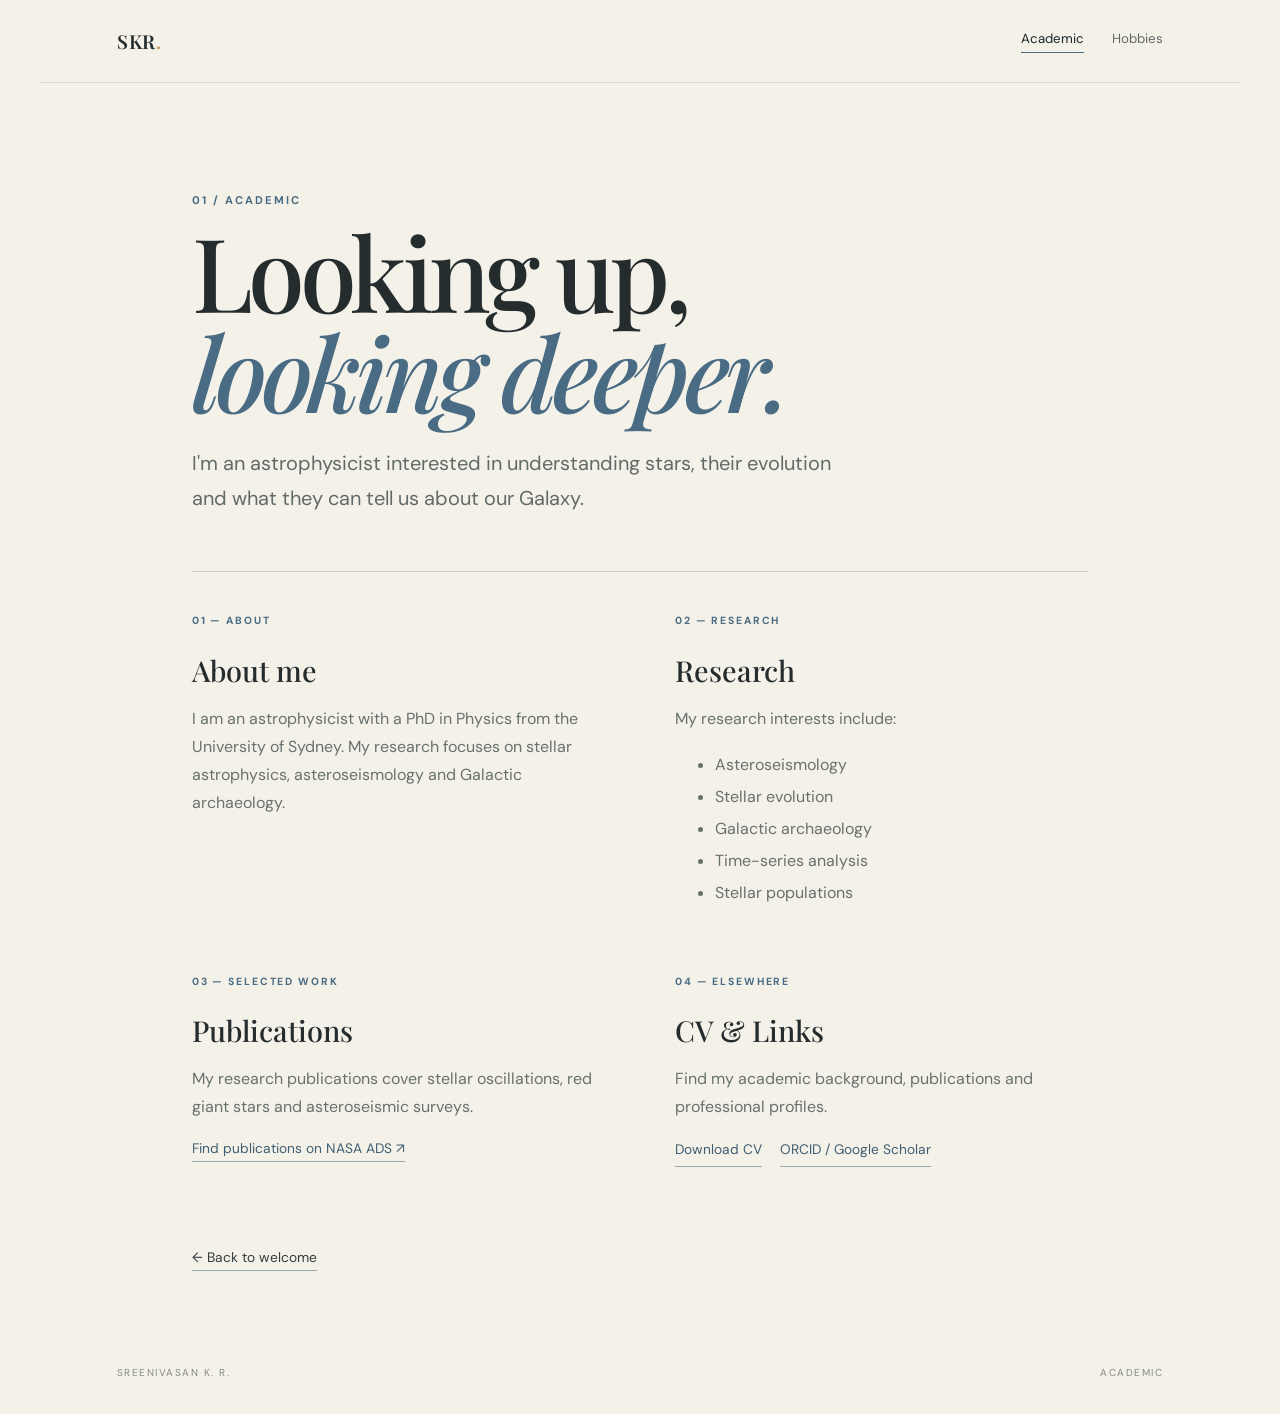
==== academic.html @ 0c0c3560 "Add files via upload" ====
<!DOCTYPE html>
<html lang="en">

<head>
    <meta charset="UTF-8">
    <meta name="viewport" content="width=device-width, initial-scale=1.0">

    <title>Academic — Sreenivasan K. R.</title>

    <link rel="preconnect" href="https://fonts.googleapis.com">
    <link rel="preconnect" href="https://fonts.gstatic.com" crossorigin>

    <link href="https://fonts.googleapis.com/css2?family=DM+Sans:wght@400;500;600;700&family=Playfair+Display:wght@500;600&display=swap" rel="stylesheet">

    <link rel="stylesheet" href="style.css">

</head>

<body class="inner-page academic-page">

    <!-- Navigation -->

    <nav class="site-nav">

        <a class="wordmark" href="index.html">SKR<span>.</span></a>

        <div>
            <a href="academic.html" aria-current="page">Academic</a>
            <a href="hobbies.html">Hobbies</a>
        </div>

    </nav>


    <main class="inner-main">

        <p class="eyebrow">01 / Academic</p>

        <h1>
            Looking up,<br>
            <em>looking deeper.</em>
        </h1>

        <p class="lead">
            I'm an astrophysicist interested in understanding
            stars, their evolution and what they can tell us
            about our Galaxy.
        </p>


        <div class="rule"></div>


        <!-- About -->

        <section class="content-grid">

            <article>

                <p class="eyebrow">01 — About</p>

                <h2>About me</h2>

                <p>
                    I am an astrophysicist with a PhD in Physics
                    from the University of Sydney.

                    My research focuses on stellar astrophysics,
                    asteroseismology and Galactic archaeology.
                </p>

            </article>


            <!-- Research -->

            <article>

                <p class="eyebrow">02 — Research</p>

                <h2>Research</h2>

                <p>
                    My research interests include:
                </p>

                <ul>
                    <li>Asteroseismology</li>
                    <li>Stellar evolution</li>
                    <li>Galactic archaeology</li>
                    <li>Time-series analysis</li>
                    <li>Stellar populations</li>
                </ul>

            </article>


            <!-- Publications -->

            <article>

                <p class="eyebrow">03 — Selected work</p>

                <h2>Publications</h2>

                <p>
                    My research publications cover stellar
                    oscillations, red giant stars and
                    asteroseismic surveys.
                </p>

                <a class="text-link"
                   href="https://ui.adsabs.harvard.edu/"
                   target="_blank">
                    Find publications on NASA ADS ↗
                </a>

            </article>


            <!-- CV -->

            <article>

                <p class="eyebrow">04 — Elsewhere</p>

                <h2>CV & Links</h2>

                <p>
                    Find my academic background,
                    publications and professional profiles.
                </p>

                <p class="link-row">

                    <a class="text-link" href="#">
                        Download CV
                    </a>

                    <a class="text-link" href="#">
                        ORCID / Google Scholar
                    </a>

                </p>

            </article>

        </section>


        <a class="back-link" href="index.html">
            ← Back to welcome
        </a>

    </main>


    <footer class="inner-footer">

        SREENIVASAN K. R.

        <span>ACADEMIC</span>

    </footer>

</body>
</html>
---- style.css ----
/* =================================
   GENERAL SETTINGS
================================= */

* {
    box-sizing: border-box;
}

:root {
    --ink: #f5f3ee;
    --muted: rgba(245,243,238,.68);

    --serif: "Playfair Display", Georgia, serif;
    --sans: "DM Sans", Arial, sans-serif;
}

html {
    min-height: 100%;
}

body {
    margin: 0;
    font-family: var(--sans);
}

a {
    color: inherit;
}


/* =================================
   WELCOME PAGE
================================= */

.landing {
    min-height: 100vh;
    color: var(--ink);
    background: #111a25;
}

.welcome {
    max-width: 1500px;
    min-height: 100vh;
    margin: auto;
    padding: clamp(28px,5vw,72px);

    display: flex;
    flex-direction: column;
}


/* Welcome heading */

.welcome-heading {
    text-align: center;
    padding: 10px 0 34px;
}

.eyebrow {
    margin: 0 0 14px;

    font-size: .7rem;
    font-weight: 700;
    letter-spacing: .18em;
    text-transform: uppercase;
}

.welcome-heading .eyebrow {
    color: #c4a77d;
}

.welcome-heading h1 {
    margin: 0;

    font: 600 clamp(2.7rem,6vw,5.2rem)/1.05 var(--serif);

    letter-spacing: -.04em;
}

.welcome-heading h1 span {
    color: #c99f69;
}

.intro {
    margin: 16px 0 0;

    color: var(--muted);

    font-size: clamp(.95rem,1.5vw,1.1rem);
}


/* =================================
   ACADEMIC AND HOBBIES PANELS
================================= */

.choices {
    flex: 1;

    display: grid;
    grid-template-columns: 1fr 1fr;

    min-height: 470px;

    gap: 14px;
}

.choice {
    position: relative;
    isolation: isolate;
    overflow: hidden;

    display: flex;
    flex-direction: column;
    justify-content: space-between;

    min-height: 440px;

    padding: clamp(25px,4vw,54px);

    text-decoration: none;

    border: 1px solid rgba(255,255,255,.14);

    transition: transform .35s ease,
                border-color .35s ease;
}

.choice:hover {
    transform: translateY(-5px);

    border-color: rgba(255,255,255,.5);
}


/* Academic background */

.academic-choice {

    background:
        radial-gradient(
            ellipse at 78% 28%,
            rgba(86,125,157,.42),
            transparent 35%
        ),
        linear-gradient(
            135deg,
            #182d43,
            #101b2a 75%
        );

}


/* Hobbies background */

.hobbies-choice {

    background:
        radial-gradient(
            ellipse at 80% 15%,
            rgba(230,177,112,.36),
            transparent 34%
        ),
        linear-gradient(
            135deg,
            #45534c,
            #253a37 70%,
            #1a2c2d
        );

}


/* Panel headings */

.choice-top {

    display: flex;
    justify-content: space-between;

    color: rgba(255,255,255,.62);

    font-size: .78rem;
    letter-spacing: .1em;

}

.choice-arrow {
    font-size: 1.5rem;
    transition: transform .3s;
}

.choice:hover .choice-arrow {
    transform: translate(4px,-4px);
}


/* Panel text */

.choice-copy {
    position: relative;
    z-index: 2;

    max-width: 440px;
}

.choice-copy .eyebrow {
    color: rgba(255,255,255,.66);
}

.choice-copy h2 {

    margin: 0 0 14px;

    font: 500 clamp(2.6rem,5vw,4.5rem)/1 var(--serif);

    letter-spacing: -.035em;

}

.choice-copy > p:not(.eyebrow) {

    max-width: 340px;

    color: rgba(255,255,255,.75);

    line-height: 1.7;

}


/* Explore link */

.explore {

    display: inline-block;

    margin-top: 22px;

    padding-bottom: 7px;

    border-bottom: 1px solid rgba(255,255,255,.55);

    font-size: .85rem;
    font-weight: 600;

}

.explore span {
    margin-left: 12px;
}


/* Decorative elements */

.orbit {

    position: absolute;
    z-index: -1;

    border: 1px solid rgba(207,222,235,.16);

    border-radius: 50%;

    width: 360px;
    height: 360px;

    right: -90px;
    top: 15%;

    transform: rotate(-25deg) scaleY(.45);

}

.orbit-two {

    width: 500px;
    height: 500px;

    right: -160px;
    top: 4%;

}

.sun {

    position: absolute;
    z-index: -1;

    width: 310px;
    height: 310px;

    border-radius: 50%;

    right: -65px;
    top: 12%;

    background:
        radial-gradient(
            circle at 35% 35%,
            rgba(255,226,179,.55),
            rgba(213,155,98,.12) 55%,
            transparent 70%
        );

    filter: blur(1px);

}


/* =================================
   FOOTER
================================= */

.landing-footer {

    display: flex;
    justify-content: space-between;

    gap: 20px;

    padding-top: 25px;

    color: rgba(255,255,255,.42);

    font-size: .62rem;
    letter-spacing: .15em;

}


/* =================================
   INNER PAGES
================================= */

.inner-page {

    min-height: 100vh;

    color: #252c2e;

    background: #f4f1e9;

}

.academic-page {
    --accent: #496b83;
}

.hobbies-page {

    --accent: #8a7657;

    background: #f2eee5;

}


/* Navigation */

.site-nav {

    max-width: 1200px;

    margin: auto;

    padding: 28px 6vw;

    display: flex;
    justify-content: space-between;
    align-items: center;

    border-bottom: 1px solid rgba(37,44,46,.13);

}

.wordmark {

    font: 600 1.2rem var(--serif);

    text-decoration: none;

    letter-spacing: .04em;

}

.wordmark span {
    color: #c99f69;
}

.site-nav div {

    display: flex;

    gap: 28px;

}

.site-nav div a {

    font-size: .83rem;

    text-decoration: none;

    color: #626a68;

}

.site-nav div a[aria-current="page"] {

    color: #1d292d;

    border-bottom: 1px solid var(--accent);

    padding-bottom: 5px;

}


/* =================================
   MAIN CONTENT
================================= */

.inner-main {

    max-width: 1050px;

    margin: auto;

    padding: clamp(55px,9vw,110px) 6vw 70px;

}

.inner-main > .eyebrow {
    color: var(--accent);
}

.inner-main h1 {

    margin: 0 0 24px;

    font: 500 clamp(3.4rem,8vw,6.5rem)/.98 var(--serif);

    letter-spacing: -.05em;

}

.inner-main h1 em {

    color: var(--accent);

    font-weight: 500;

}

.lead {

    max-width: 650px;

    color: #626a68;

    font-size: clamp(1.05rem,2vw,1.25rem);

    line-height: 1.75;

}

.rule {

    height: 1px;

    background: rgba(37,44,46,.16);

    margin: 55px 0 42px;

}


/* =================================
   ACADEMIC CONTENT
================================= */

.content-grid {

    display: grid;

    grid-template-columns: 1fr 1fr;

    gap: 50px 70px;

}

.content-grid article > .eyebrow {

    color: var(--accent);

    font-size: .65rem;

}

.content-grid h2 {

    margin-bottom: 12px;

    font: 500 1.8rem var(--serif);

}

.content-grid article p:not(.eyebrow) {

    color: #69716e;

    line-height: 1.75;

}

.content-grid ul {

    color: #69716e;

    line-height: 2;

}


/* Links */

.text-link {

    display: inline-block;

    color: #405f73;

    text-decoration: none;

    border-bottom: 1px solid #9aa9ae;

    padding-bottom: 4px;

    font-size: .86rem;

}

.link-row {

    display: flex;

    flex-wrap: wrap;

    gap: 18px;

}

.back-link {

    display: inline-block;

    margin-top: 65px;

    color: #333d3d;

    text-decoration: none;

    border-bottom: 1px solid #9aa9ae;

    padding-bottom: 4px;

    font-size: .86rem;

}


/* =================================
   HOBBIES CONTENT
================================= */

.hobby-grid {

    display: grid;

    grid-template-columns: 1fr 1fr;

    gap: 14px;

}

.hobby-card {

    min-height: 220px;

    padding: 28px;

    display: flex;
    flex-direction: column;
    align-items: flex-start;
    justify-content: flex-end;

    background: #e6e1d6;

}

.hobby-card:nth-child(2) {
    background: #dce3dc;
}

.hobby-card:nth-child(3) {
    background: #e6ddd2;
}

.hobby-card:nth-child(4) {
    background: #dfe2e1;
}

.hobby-card > span {

    margin-bottom: auto;

    color: #8b8c7f;

    font-size: .72rem;

    letter-spacing: .12em;

}

.hobby-card h2 {

    margin-top: 28px;

    font: 500 1.8rem var(--serif);

}

.hobby-card p {

    max-width: 340px;

    margin-bottom: 0;

    color: #69716e;

    line-height: 1.75;

}

.small-note {

    margin-top: 30px;

    color: #7a817b;

    font-size: .88rem;

}


/* =================================
   INNER PAGE FOOTER
================================= */

.inner-footer {

    max-width: 1200px;

    margin: auto;

    padding: 25px 6vw 35px;

    display: flex;
    justify-content: space-between;

    color: #858b84;

    font-size: .63rem;

    letter-spacing: .15em;

}


/* =================================
   MOBILE RESPONSIVENESS
================================= */

@media (max-width: 700px) {

    .welcome {
        padding: 34px 18px 22px;
    }

    .welcome-heading {
        padding-bottom: 25px;
    }

    .choices {

        grid-template-columns: 1fr;

        min-height: auto;

    }

    .choice {

        min-height: 340px;

        padding: 26px;

    }

    .landing-footer {
        font-size: .52rem;
    }

    .content-grid,
    .hobby-grid {

        grid-template-columns: 1fr;

        gap: 30px;

    }

    .inner-main {
        padding-top: 65px;
    }

    .site-nav {
        padding: 22px 6vw;
    }

    .site-nav div {
        gap: 16px;
    }

    .inner-footer {
        font-size: .52rem;
    }

}
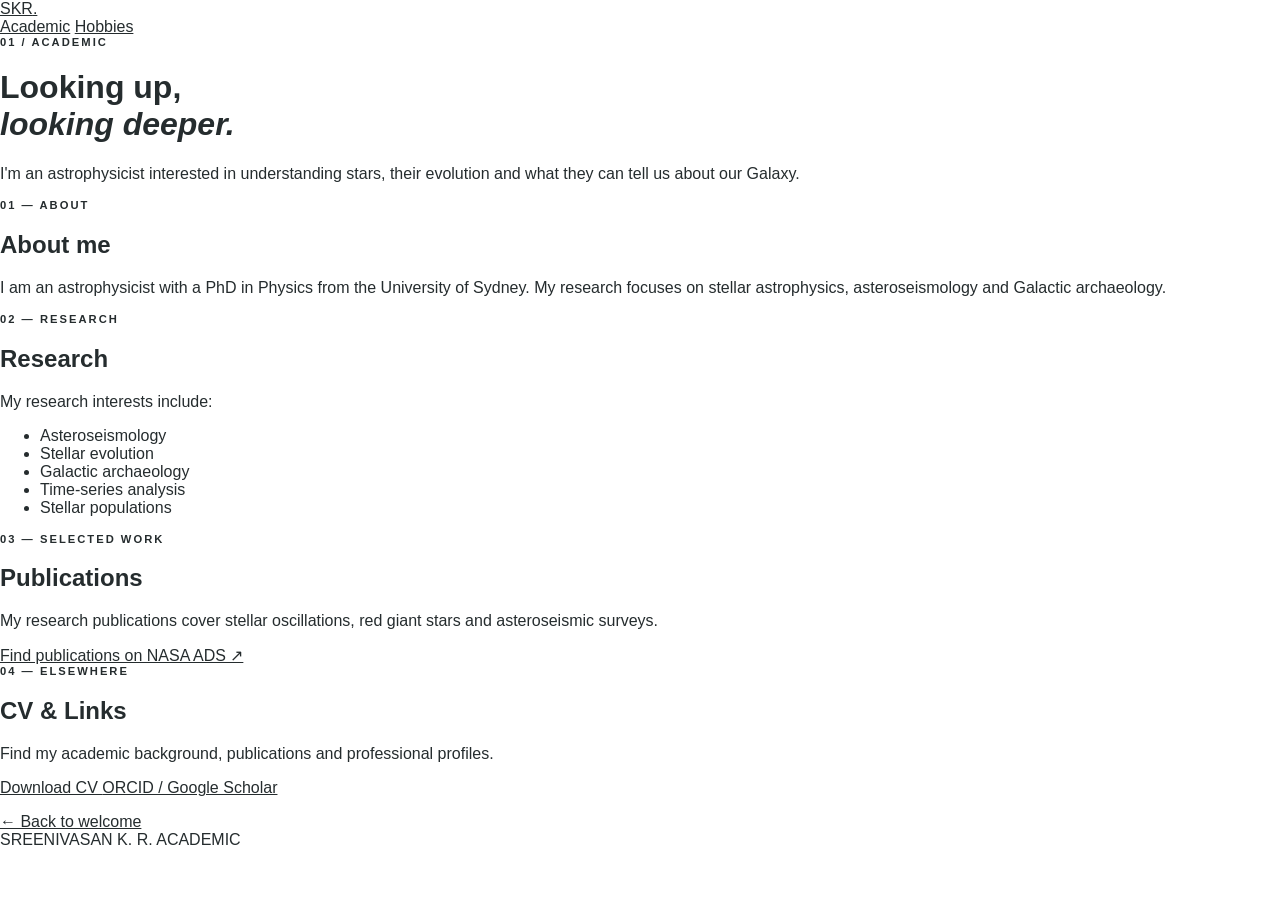
==== commit 12a53cef: "Update academic.html" ====
--- a/academic.html
+++ b/academic.html
@@ -10,7 +10,7 @@
     <link rel="preconnect" href="https://fonts.googleapis.com">
     <link rel="preconnect" href="https://fonts.gstatic.com" crossorigin>
 
-    <link href="https://fonts.googleapis.com/css2?family=DM+Sans:wght@400;500;600;700&family=Playfair+Display:wght@500;600&display=swap" rel="stylesheet">
+    <link href="https://fonts.googleapis.com/css2?family=Outfit:wght@400;500;600;700;800&display=swap" rel="stylesheet">
 
     <link rel="stylesheet" href="style.css">
 
--- a/style.css
+++ b/style.css
@@ -1,3 +1,4 @@
+```css
 /* =================================
    GENERAL SETTINGS
 ================================= */
@@ -35,7 +36,18 @@
 .landing {
     min-height: 100vh;
     color: var(--ink);
-    background: #111a25;
+
+    background-image:
+        linear-gradient(
+            rgba(0, 0, 0, 0.30),
+            rgba(0, 0, 0, 0.30)
+        ),
+        url("./webb.jpg");
+
+    background-size: cover;
+    background-position: center;
+    background-repeat: no-repeat;
+    background-attachment: fixed;
 }
 
 .welcome {
@@ -133,191 +145,106 @@
 }
 
 
-/* Academic background */
+/* =================================
+   ACADEMIC BACKGROUND
+================================= */
 
 .academic-choice {
 
-    background:
-        radial-gradient(
-            ellipse at 78% 28%,
-            rgba(86,125,157,.42),
-            transparent 35%
+    background-image:
+        linear-gradient(
+            rgba(0, 0, 0, 0.25),
+            rgba(0, 0, 0, 0.45)
         ),
+        url("./milkyway.jpeg");
+
+    background-size: cover;
+    background-position: center;
+    background-repeat: no-repeat;
+
+}
+
+
+/* Academic heading */
+
+.academic-title {
+
+    position: absolute;
+
+    top: 35px;
+    left: 40px;
+
+    margin: 0;
+
+    font-family: var(--serif);
+    font-size: 2.5rem;
+    font-weight: 500;
+
+    color: white;
+
+    z-index: 2;
+
+}
+
+
+/* Remove decorative orbits */
+
+.academic-choice .orbit {
+    display: none;
+}
+
+
+/* =================================
+   HOBBIES BACKGROUND
+================================= */
+
+.hobbies-choice {
+
+    background-image:
         linear-gradient(
-            135deg,
-            #182d43,
-            #101b2a 75%
-        );
-
-}
-
-
-/* Hobbies background */
-
-.hobbies-choice {
-
-    background:
-        radial-gradient(
-            ellipse at 80% 15%,
-            rgba(230,177,112,.36),
-            transparent 34%
+            rgba(0, 0, 0, 0.15),
+            rgba(0, 0, 0, 0.25)
         ),
-        linear-gradient(
-            135deg,
-            #45534c,
-            #253a37 70%,
-            #1a2c2d
-        );
-
-}
-
-
-/* Panel headings */
-
-.choice-top {
+        url("./3capes.jpeg");
+
+    background-size: cover;
+    background-position: center;
+    background-repeat: no-repeat;
+
+}
+
+
+/* Hobbies heading */
+
+.hobbies-title {
+
+    position: absolute;
+
+    top: 35px;
+    left: 40px;
+
+    margin: 0;
+
+    font-family: var(--serif);
+    font-size: 2.5rem;
+    font-weight: 500;
+
+    color: white;
+
+    z-index: 2;
+
+}
+
+
+/* =================================
+   FOOTER
+================================= */
+
+.landing-footer {
 
     display: flex;
     justify-content: space-between;
 
-    color: rgba(255,255,255,.62);
-
-    font-size: .78rem;
-    letter-spacing: .1em;
-
-}
-
-.choice-arrow {
-    font-size: 1.5rem;
-    transition: transform .3s;
-}
-
-.choice:hover .choice-arrow {
-    transform: translate(4px,-4px);
-}
-
-
-/* Panel text */
-
-.choice-copy {
-    position: relative;
-    z-index: 2;
-
-    max-width: 440px;
-}
-
-.choice-copy .eyebrow {
-    color: rgba(255,255,255,.66);
-}
-
-.choice-copy h2 {
-
-    margin: 0 0 14px;
-
-    font: 500 clamp(2.6rem,5vw,4.5rem)/1 var(--serif);
-
-    letter-spacing: -.035em;
-
-}
-
-.choice-copy > p:not(.eyebrow) {
-
-    max-width: 340px;
-
-    color: rgba(255,255,255,.75);
-
-    line-height: 1.7;
-
-}
-
-
-/* Explore link */
-
-.explore {
-
-    display: inline-block;
-
-    margin-top: 22px;
-
-    padding-bottom: 7px;
-
-    border-bottom: 1px solid rgba(255,255,255,.55);
-
-    font-size: .85rem;
-    font-weight: 600;
-
-}
-
-.explore span {
-    margin-left: 12px;
-}
-
-
-/* Decorative elements */
-
-.orbit {
-
-    position: absolute;
-    z-index: -1;
-
-    border: 1px solid rgba(207,222,235,.16);
-
-    border-radius: 50%;
-
-    width: 360px;
-    height: 360px;
-
-    right: -90px;
-    top: 15%;
-
-    transform: rotate(-25deg) scaleY(.45);
-
-}
-
-.orbit-two {
-
-    width: 500px;
-    height: 500px;
-
-    right: -160px;
-    top: 4%;
-
-}
-
-.sun {
-
-    position: absolute;
-    z-index: -1;
-
-    width: 310px;
-    height: 310px;
-
-    border-radius: 50%;
-
-    right: -65px;
-    top: 12%;
-
-    background:
-        radial-gradient(
-            circle at 35% 35%,
-            rgba(255,226,179,.55),
-            rgba(213,155,98,.12) 55%,
-            transparent 70%
-        );
-
-    filter: blur(1px);
-
-}
-
-
-/* =================================
-   FOOTER
-================================= */
-
-.landing-footer {
-
-    display: flex;
-    justify-content: space-between;
-
     gap: 20px;
 
     padding-top: 25px;
@@ -340,402 +267,4 @@
 
     color: #252c2e;
 
-    background: #f4f1e9;
-
-}
-
-.academic-page {
-    --accent: #496b83;
-}
-
-.hobbies-page {
-
-    --accent: #8a7657;
-
-    background: #f2eee5;
-
-}
-
-
-/* Navigation */
-
-.site-nav {
-
-    max-width: 1200px;
-
-    margin: auto;
-
-    padding: 28px 6vw;
-
-    display: flex;
-    justify-content: space-between;
-    align-items: center;
-
-    border-bottom: 1px solid rgba(37,44,46,.13);
-
-}
-
-.wordmark {
-
-    font: 600 1.2rem var(--serif);
-
-    text-decoration: none;
-
-    letter-spacing: .04em;
-
-}
-
-.wordmark span {
-    color: #c99f69;
-}
-
-.site-nav div {
-
-    display: flex;
-
-    gap: 28px;
-
-}
-
-.site-nav div a {
-
-    font-size: .83rem;
-
-    text-decoration: none;
-
-    color: #626a68;
-
-}
-
-.site-nav div a[aria-current="page"] {
-
-    color: #1d292d;
-
-    border-bottom: 1px solid var(--accent);
-
-    padding-bottom: 5px;
-
-}
-
-
-/* =================================
-   MAIN CONTENT
-================================= */
-
-.inner-main {
-
-    max-width: 1050px;
-
-    margin: auto;
-
-    padding: clamp(55px,9vw,110px) 6vw 70px;
-
-}
-
-.inner-main > .eyebrow {
-    color: var(--accent);
-}
-
-.inner-main h1 {
-
-    margin: 0 0 24px;
-
-    font: 500 clamp(3.4rem,8vw,6.5rem)/.98 var(--serif);
-
-    letter-spacing: -.05em;
-
-}
-
-.inner-main h1 em {
-
-    color: var(--accent);
-
-    font-weight: 500;
-
-}
-
-.lead {
-
-    max-width: 650px;
-
-    color: #626a68;
-
-    font-size: clamp(1.05rem,2vw,1.25rem);
-
-    line-height: 1.75;
-
-}
-
-.rule {
-
-    height: 1px;
-
-    background: rgba(37,44,46,.16);
-
-    margin: 55px 0 42px;
-
-}
-
-
-/* =================================
-   ACADEMIC CONTENT
-================================= */
-
-.content-grid {
-
-    display: grid;
-
-    grid-template-columns: 1fr 1fr;
-
-    gap: 50px 70px;
-
-}
-
-.content-grid article > .eyebrow {
-
-    color: var(--accent);
-
-    font-size: .65rem;
-
-}
-
-.content-grid h2 {
-
-    margin-bottom: 12px;
-
-    font: 500 1.8rem var(--serif);
-
-}
-
-.content-grid article p:not(.eyebrow) {
-
-    color: #69716e;
-
-    line-height: 1.75;
-
-}
-
-.content-grid ul {
-
-    color: #69716e;
-
-    line-height: 2;
-
-}
-
-
-/* Links */
-
-.text-link {
-
-    display: inline-block;
-
-    color: #405f73;
-
-    text-decoration: none;
-
-    border-bottom: 1px solid #9aa9ae;
-
-    padding-bottom: 4px;
-
-    font-size: .86rem;
-
-}
-
-.link-row {
-
-    display: flex;
-
-    flex-wrap: wrap;
-
-    gap: 18px;
-
-}
-
-.back-link {
-
-    display: inline-block;
-
-    margin-top: 65px;
-
-    color: #333d3d;
-
-    text-decoration: none;
-
-    border-bottom: 1px solid #9aa9ae;
-
-    padding-bottom: 4px;
-
-    font-size: .86rem;
-
-}
-
-
-/* =================================
-   HOBBIES CONTENT
-================================= */
-
-.hobby-grid {
-
-    display: grid;
-
-    grid-template-columns: 1fr 1fr;
-
-    gap: 14px;
-
-}
-
-.hobby-card {
-
-    min-height: 220px;
-
-    padding: 28px;
-
-    display: flex;
-    flex-direction: column;
-    align-items: flex-start;
-    justify-content: flex-end;
-
-    background: #e6e1d6;
-
-}
-
-.hobby-card:nth-child(2) {
-    background: #dce3dc;
-}
-
-.hobby-card:nth-child(3) {
-    background: #e6ddd2;
-}
-
-.hobby-card:nth-child(4) {
-    background: #dfe2e1;
-}
-
-.hobby-card > span {
-
-    margin-bottom: auto;
-
-    color: #8b8c7f;
-
-    font-size: .72rem;
-
-    letter-spacing: .12em;
-
-}
-
-.hobby-card h2 {
-
-    margin-top: 28px;
-
-    font: 500 1.8rem var(--serif);
-
-}
-
-.hobby-card p {
-
-    max-width: 340px;
-
-    margin-bottom: 0;
-
-    color: #69716e;
-
-    line-height: 1.75;
-
-}
-
-.small-note {
-
-    margin-top: 30px;
-
-    color: #7a817b;
-
-    font-size: .88rem;
-
-}
-
-
-/* =================================
-   INNER PAGE FOOTER
-================================= */
-
-.inner-footer {
-
-    max-width: 1200px;
-
-    margin: auto;
-
-    padding: 25px 6vw 35px;
-
-    display: flex;
-    justify-content: space-between;
-
-    color: #858b84;
-
-    font-size: .63rem;
-
-    letter-spacing: .15em;
-
-}
-
-
-/* =================================
-   MOBILE RESPONSIVENESS
-================================= */
-
-@media (max-width: 700px) {
-
-    .welcome {
-        padding: 34px 18px 22px;
-    }
-
-    .welcome-heading {
-        padding-bottom: 25px;
-    }
-
-    .choices {
-
-        grid-template-columns: 1fr;
-
-        min-height: auto;
-
-    }
-
-    .choice {
-
-        min-height: 340px;
-
-        padding: 26px;
-
-    }
-
-    .landing-footer {
-        font-size: .52rem;
-    }
-
-    .content-grid,
-    .hobby-grid {
-
-        grid-template-columns: 1fr;
-
-        gap: 30px;
-
-    }
-
-    .inner-main {
-        padding-top: 65px;
-    }
-
-    .site-nav {
-        padding: 22px 6vw;
-    }
-
-    .site-nav div {
-        gap: 16px;
-    }
-
-    .inner-footer {
-        font-size: .52rem;
-    }
-
-}
+    background: #f
